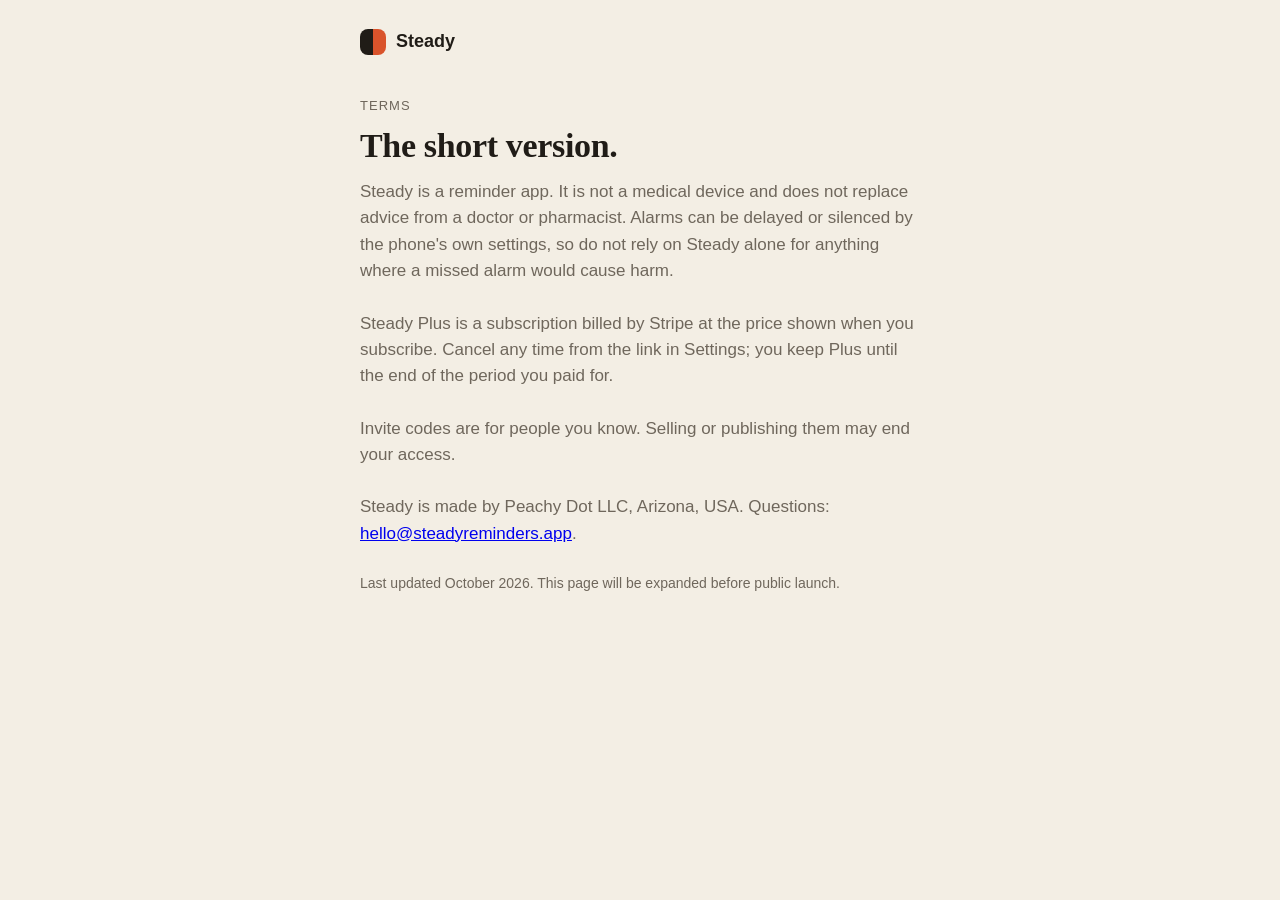
==== terms/index.html @ da69d548 "steadyreminders.app: invite page, Apple association, policies Co-Authored-By: Claude Fable 5.1 <nore" ====
<!doctype html><html lang="en"><head><meta charset="utf-8"><meta name="viewport" content="width=device-width,initial-scale=1"><title>Steady terms</title><link rel="stylesheet" href="/site.css"></head>
<body><main class="wrap"><a class="mark" href="/"><span class="dot"></span>Steady</a><p class="eyebrow">Terms</p><h1>The short version.</h1>
<p class="lead">Steady is a reminder app. It is not a medical device and does not replace advice from a doctor or pharmacist. Alarms can be delayed or silenced by the phone's own settings, so do not rely on Steady alone for anything where a missed alarm would cause harm.</p>
<p class="lead">Steady Plus is a subscription billed by Stripe at the price shown when you subscribe. Cancel any time from the link in Settings; you keep Plus until the end of the period you paid for.</p>
<p class="lead">Invite codes are for people you know. Selling or publishing them may end your access.</p>
<p class="lead">Steady is made by Peachy Dot LLC, Arizona, USA. Questions: <a href="mailto:hello@steadyreminders.app">hello@steadyreminders.app</a>.</p>
<p class="note">Last updated October 2026. This page will be expanded before public launch.</p></main></body></html>
---- site.css ----
:root{--bg:#f3eee4;--card:#fbf8f1;--ink:#201c17;--mute:#6f675c;--line:#dfd6c7;--accent:#d9532b;--accent-ink:#fff;color-scheme:light dark}
@media (prefers-color-scheme:dark){:root{--bg:#161310;--card:#201c17;--ink:#f1ebe0;--mute:#a1988a;--line:#332d26;--accent:#ea6a40}}
*{box-sizing:border-box}
body{margin:0;background:var(--bg);color:var(--ink);font:17px/1.55 -apple-system,BlinkMacSystemFont,"Segoe UI",sans-serif;padding:0 max(16px,env(safe-area-inset-left)) 48px max(16px,env(safe-area-inset-right))}
.wrap{max-width:560px;margin:0 auto;padding-top:28px}
.mark{display:inline-flex;align-items:center;gap:10px;font-weight:700;font-size:18px;color:var(--ink);text-decoration:none;margin-bottom:40px}
.dot{width:26px;height:26px;border-radius:8px;background:linear-gradient(90deg,var(--ink) 50%,var(--accent) 50%)}
.eyebrow{font-size:13px;letter-spacing:.08em;text-transform:uppercase;color:var(--mute);margin:0 0 10px}
h1{font:600 34px/1.15 Georgia,"Times New Roman",serif;letter-spacing:-.01em;margin:0 0 14px}
.lead{color:var(--mute);margin:0 0 26px}
.code{font:600 40px/1 ui-monospace,Menlo,monospace;letter-spacing:.08em;background:var(--card);border:1px solid var(--line);border-radius:16px;padding:22px;text-align:center;margin-bottom:16px;user-select:all}
.row{display:flex;gap:10px;flex-wrap:wrap;margin-bottom:18px}
.primary,.secondary{display:inline-block;padding:14px 20px;border-radius:12px;font-weight:600;text-decoration:none;border:1px solid var(--line);font:inherit;font-weight:600;cursor:pointer;background:var(--card);color:var(--ink);flex:1;text-align:center;min-width:150px}
.primary{background:var(--accent);color:var(--accent-ink);border-color:var(--accent)}
.note{font-size:14px;color:var(--mute);margin:0 0 8px}
.note a{color:var(--ink)}
footer{margin-top:48px;font-size:13px;color:var(--mute)}
footer a{color:var(--mute)}
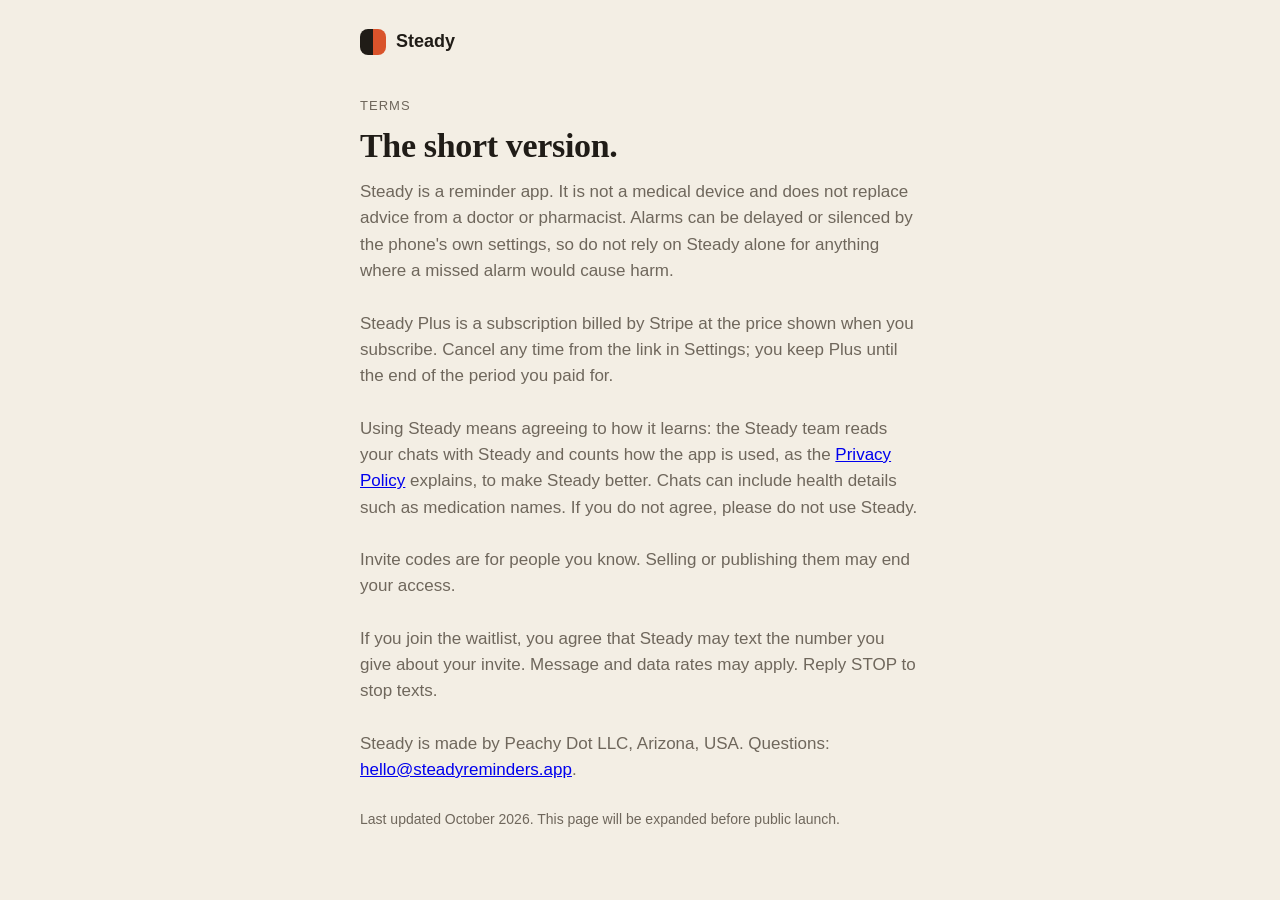
==== commit 4cd49808: "Terms and privacy: chats help improve Steady, waitlist texts Co-Authored-By: Claude Opus 5.5 <norepl" ====
--- a/terms/index.html
+++ b/terms/index.html
@@ -2,6 +2,8 @@
 <body><main class="wrap"><a class="mark" href="/"><span class="dot"></span>Steady</a><p class="eyebrow">Terms</p><h1>The short version.</h1>
 <p class="lead">Steady is a reminder app. It is not a medical device and does not replace advice from a doctor or pharmacist. Alarms can be delayed or silenced by the phone's own settings, so do not rely on Steady alone for anything where a missed alarm would cause harm.</p>
 <p class="lead">Steady Plus is a subscription billed by Stripe at the price shown when you subscribe. Cancel any time from the link in Settings; you keep Plus until the end of the period you paid for.</p>
+<p class="lead">Using Steady means agreeing to how it learns: the Steady team reads your chats with Steady and counts how the app is used, as the <a href="/privacy">Privacy Policy</a> explains, to make Steady better. Chats can include health details such as medication names. If you do not agree, please do not use Steady.</p>
 <p class="lead">Invite codes are for people you know. Selling or publishing them may end your access.</p>
+<p class="lead">If you join the waitlist, you agree that Steady may text the number you give about your invite. Message and data rates may apply. Reply STOP to stop texts.</p>
 <p class="lead">Steady is made by Peachy Dot LLC, Arizona, USA. Questions: <a href="mailto:hello@steadyreminders.app">hello@steadyreminders.app</a>.</p>
 <p class="note">Last updated October 2026. This page will be expanded before public launch.</p></main></body></html>
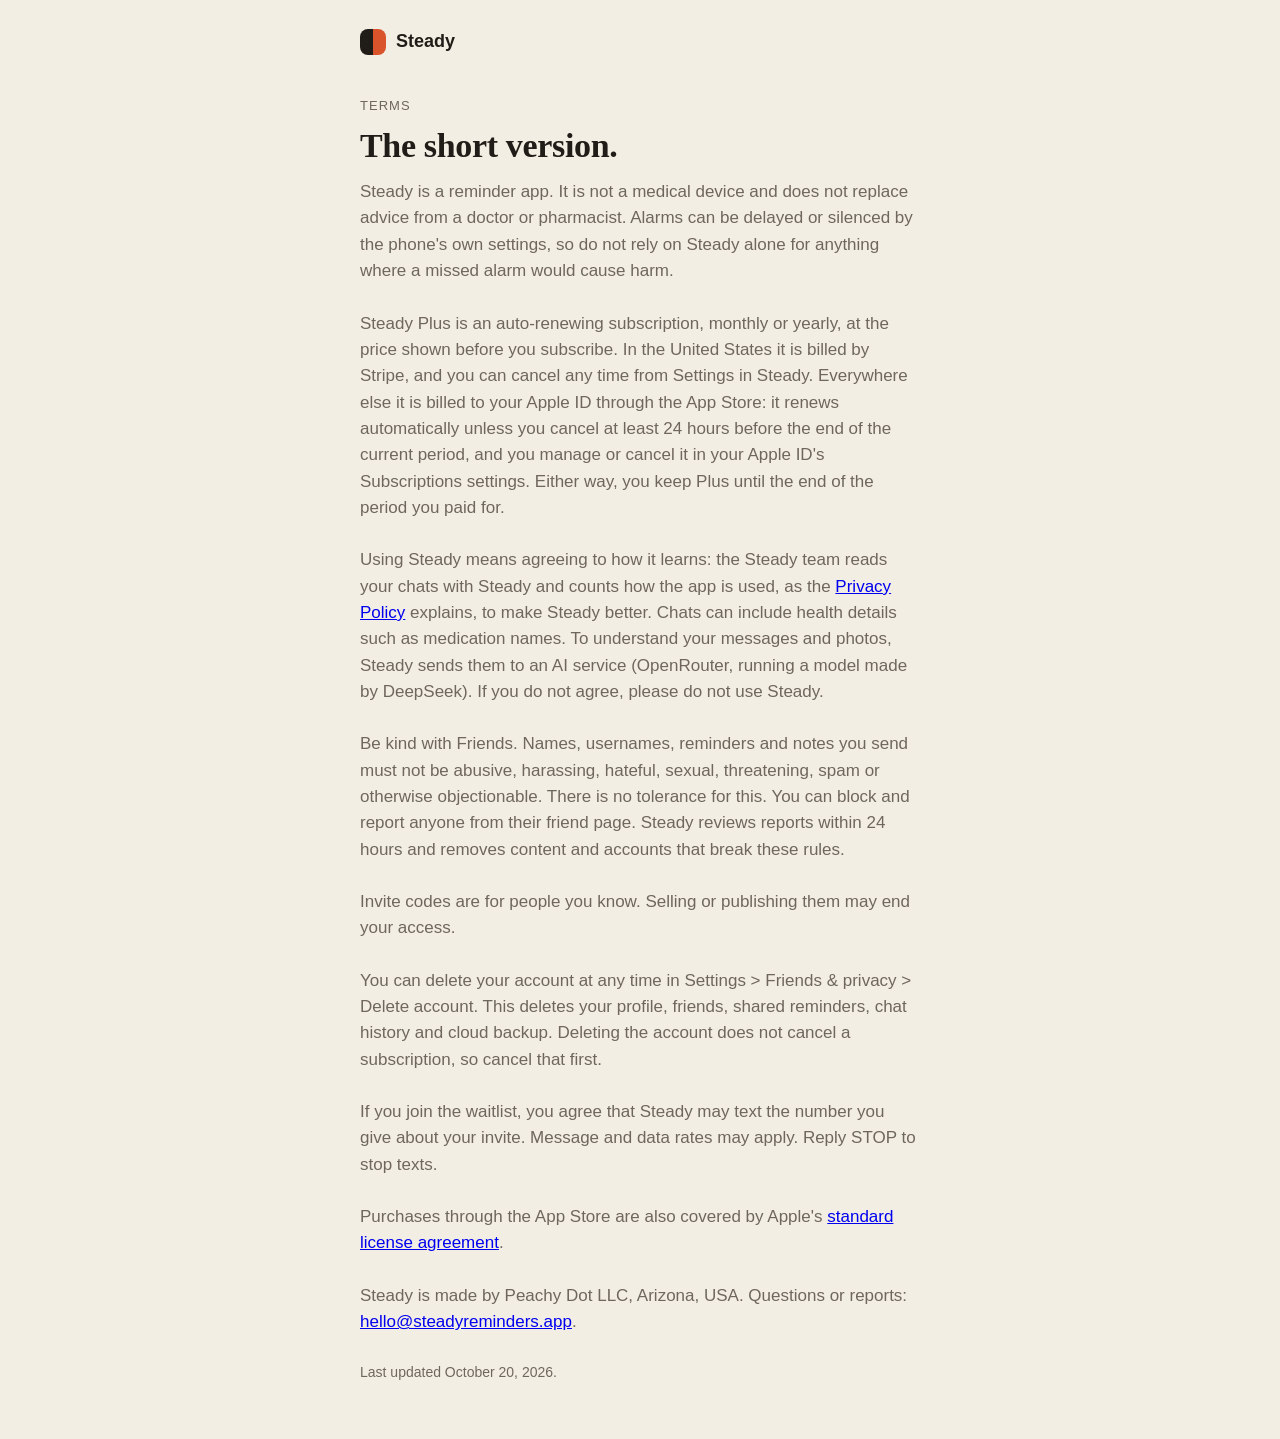
==== commit a007f4ff: "Terms and privacy for App Store launch: Apple billing, account deletion, Friends rules, AI provider " ====
--- a/terms/index.html
+++ b/terms/index.html
@@ -1,9 +1,12 @@
 <!doctype html><html lang="en"><head><meta charset="utf-8"><meta name="viewport" content="width=device-width,initial-scale=1"><title>Steady terms</title><link rel="stylesheet" href="/site.css"></head>
 <body><main class="wrap"><a class="mark" href="/"><span class="dot"></span>Steady</a><p class="eyebrow">Terms</p><h1>The short version.</h1>
 <p class="lead">Steady is a reminder app. It is not a medical device and does not replace advice from a doctor or pharmacist. Alarms can be delayed or silenced by the phone's own settings, so do not rely on Steady alone for anything where a missed alarm would cause harm.</p>
-<p class="lead">Steady Plus is a subscription billed by Stripe at the price shown when you subscribe. Cancel any time from the link in Settings; you keep Plus until the end of the period you paid for.</p>
-<p class="lead">Using Steady means agreeing to how it learns: the Steady team reads your chats with Steady and counts how the app is used, as the <a href="/privacy">Privacy Policy</a> explains, to make Steady better. Chats can include health details such as medication names. If you do not agree, please do not use Steady.</p>
+<p class="lead">Steady Plus is an auto-renewing subscription, monthly or yearly, at the price shown before you subscribe. In the United States it is billed by Stripe, and you can cancel any time from Settings in Steady. Everywhere else it is billed to your Apple ID through the App Store: it renews automatically unless you cancel at least 24 hours before the end of the current period, and you manage or cancel it in your Apple ID's Subscriptions settings. Either way, you keep Plus until the end of the period you paid for.</p>
+<p class="lead">Using Steady means agreeing to how it learns: the Steady team reads your chats with Steady and counts how the app is used, as the <a href="/privacy">Privacy Policy</a> explains, to make Steady better. Chats can include health details such as medication names. To understand your messages and photos, Steady sends them to an AI service (OpenRouter, running a model made by DeepSeek). If you do not agree, please do not use Steady.</p>
+<p class="lead">Be kind with Friends. Names, usernames, reminders and notes you send must not be abusive, harassing, hateful, sexual, threatening, spam or otherwise objectionable. There is no tolerance for this. You can block and report anyone from their friend page. Steady reviews reports within 24 hours and removes content and accounts that break these rules.</p>
 <p class="lead">Invite codes are for people you know. Selling or publishing them may end your access.</p>
+<p class="lead">You can delete your account at any time in Settings &gt; Friends &amp; privacy &gt; Delete account. This deletes your profile, friends, shared reminders, chat history and cloud backup. Deleting the account does not cancel a subscription, so cancel that first.</p>
 <p class="lead">If you join the waitlist, you agree that Steady may text the number you give about your invite. Message and data rates may apply. Reply STOP to stop texts.</p>
-<p class="lead">Steady is made by Peachy Dot LLC, Arizona, USA. Questions: <a href="mailto:hello@steadyreminders.app">hello@steadyreminders.app</a>.</p>
-<p class="note">Last updated October 2026. This page will be expanded before public launch.</p></main></body></html>
+<p class="lead">Purchases through the App Store are also covered by Apple's <a href="https://www.apple.com/legal/internet-services/itunes/dev/stdeula/">standard license agreement</a>.</p>
+<p class="lead">Steady is made by Peachy Dot LLC, Arizona, USA. Questions or reports: <a href="mailto:hello@steadyreminders.app">hello@steadyreminders.app</a>.</p>
+<p class="note">Last updated October 20, 2026.</p></main></body></html>
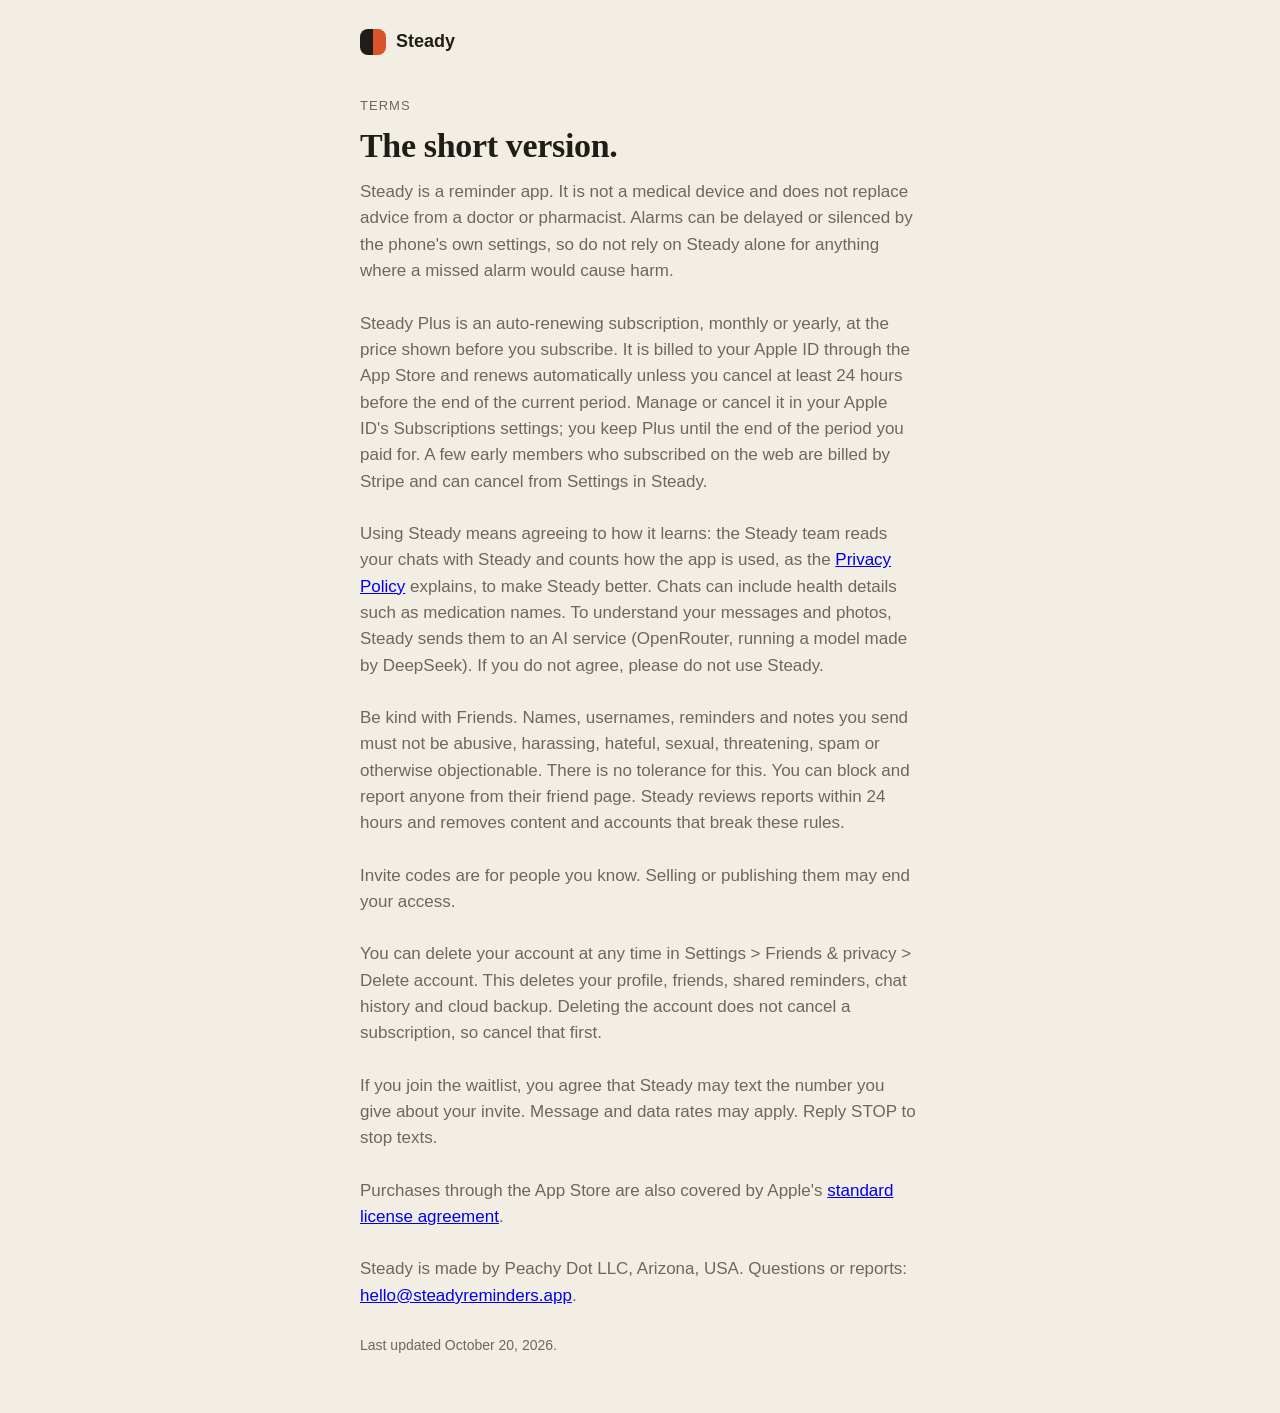
==== commit c29d8d6d: "Terms and privacy: Steady Plus through the App Store everywhere Co-Authored-By: Claude Opus 5.5 <nor" ====
--- a/terms/index.html
+++ b/terms/index.html
@@ -1,7 +1,7 @@
 <!doctype html><html lang="en"><head><meta charset="utf-8"><meta name="viewport" content="width=device-width,initial-scale=1"><title>Steady terms</title><link rel="stylesheet" href="/site.css"></head>
 <body><main class="wrap"><a class="mark" href="/"><span class="dot"></span>Steady</a><p class="eyebrow">Terms</p><h1>The short version.</h1>
 <p class="lead">Steady is a reminder app. It is not a medical device and does not replace advice from a doctor or pharmacist. Alarms can be delayed or silenced by the phone's own settings, so do not rely on Steady alone for anything where a missed alarm would cause harm.</p>
-<p class="lead">Steady Plus is an auto-renewing subscription, monthly or yearly, at the price shown before you subscribe. In the United States it is billed by Stripe, and you can cancel any time from Settings in Steady. Everywhere else it is billed to your Apple ID through the App Store: it renews automatically unless you cancel at least 24 hours before the end of the current period, and you manage or cancel it in your Apple ID's Subscriptions settings. Either way, you keep Plus until the end of the period you paid for.</p>
+<p class="lead">Steady Plus is an auto-renewing subscription, monthly or yearly, at the price shown before you subscribe. It is billed to your Apple ID through the App Store and renews automatically unless you cancel at least 24 hours before the end of the current period. Manage or cancel it in your Apple ID's Subscriptions settings; you keep Plus until the end of the period you paid for. A few early members who subscribed on the web are billed by Stripe and can cancel from Settings in Steady.</p>
 <p class="lead">Using Steady means agreeing to how it learns: the Steady team reads your chats with Steady and counts how the app is used, as the <a href="/privacy">Privacy Policy</a> explains, to make Steady better. Chats can include health details such as medication names. To understand your messages and photos, Steady sends them to an AI service (OpenRouter, running a model made by DeepSeek). If you do not agree, please do not use Steady.</p>
 <p class="lead">Be kind with Friends. Names, usernames, reminders and notes you send must not be abusive, harassing, hateful, sexual, threatening, spam or otherwise objectionable. There is no tolerance for this. You can block and report anyone from their friend page. Steady reviews reports within 24 hours and removes content and accounts that break these rules.</p>
 <p class="lead">Invite codes are for people you know. Selling or publishing them may end your access.</p>
